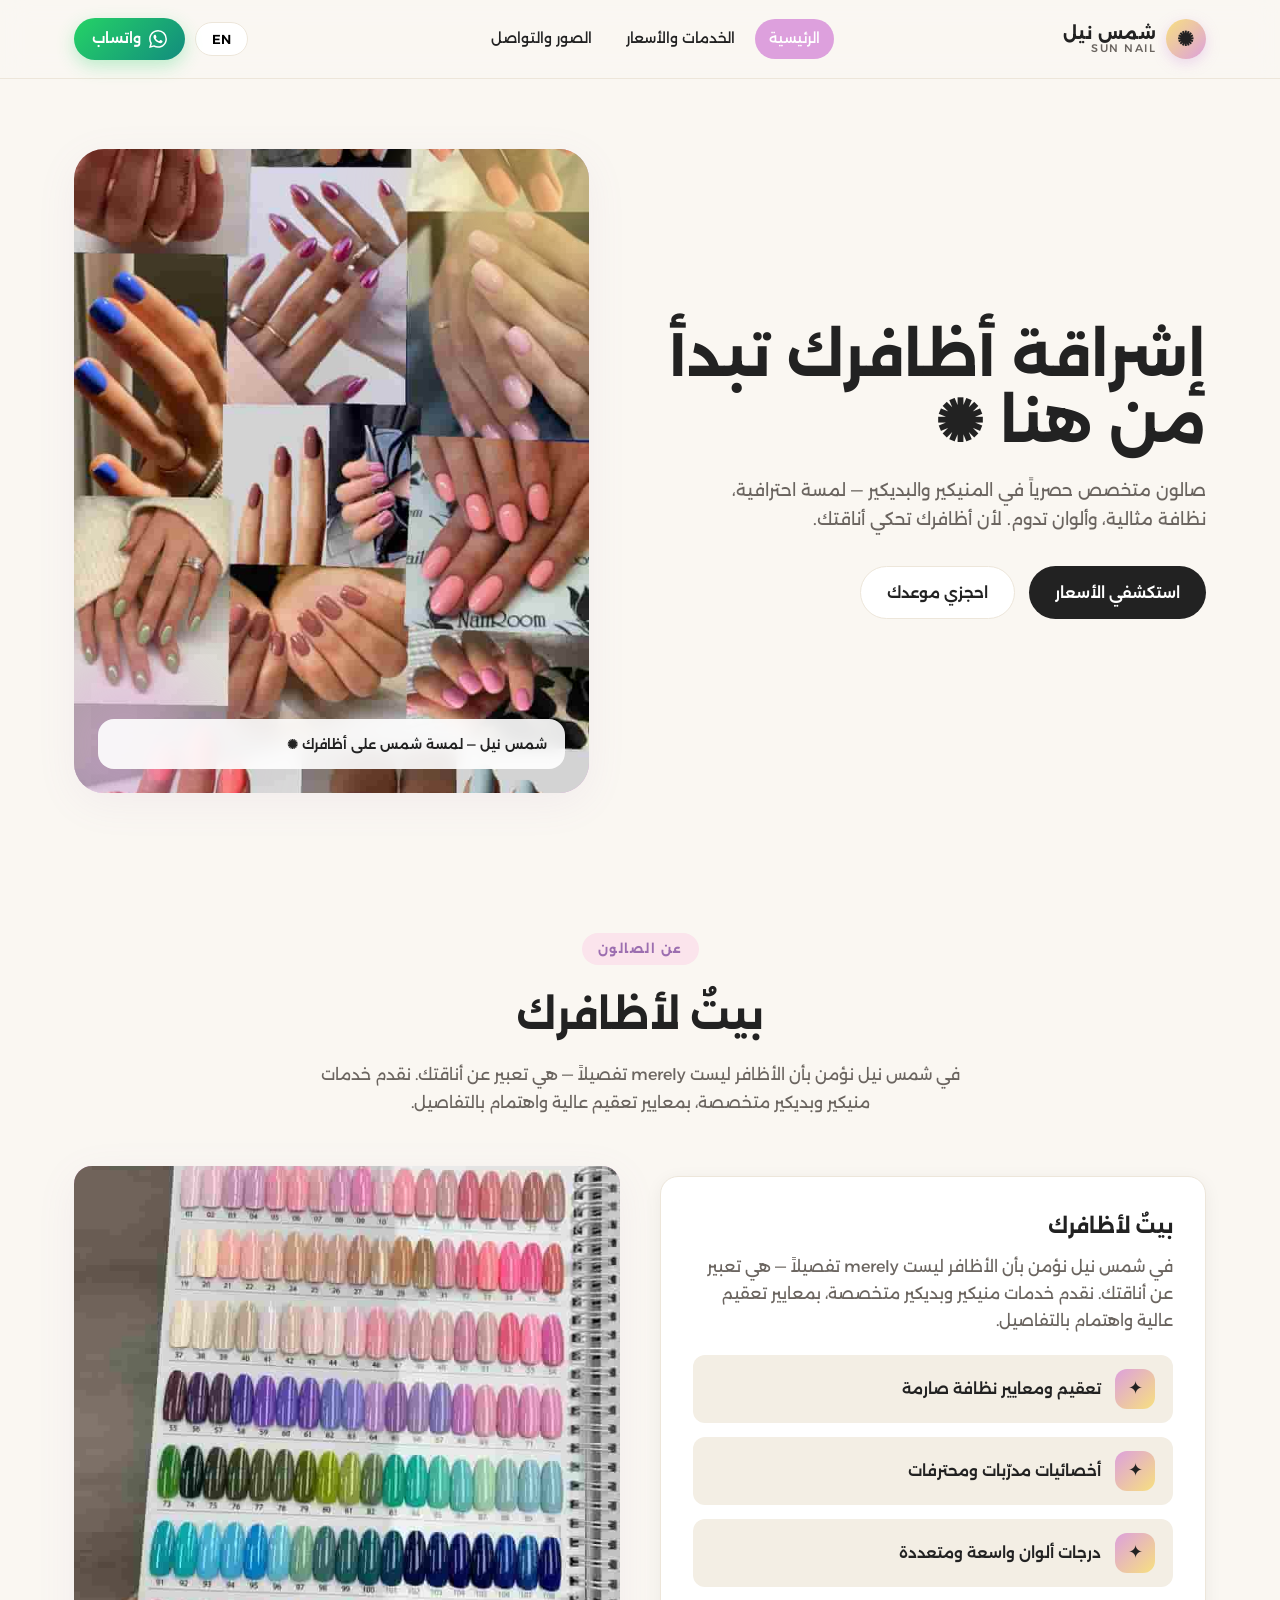
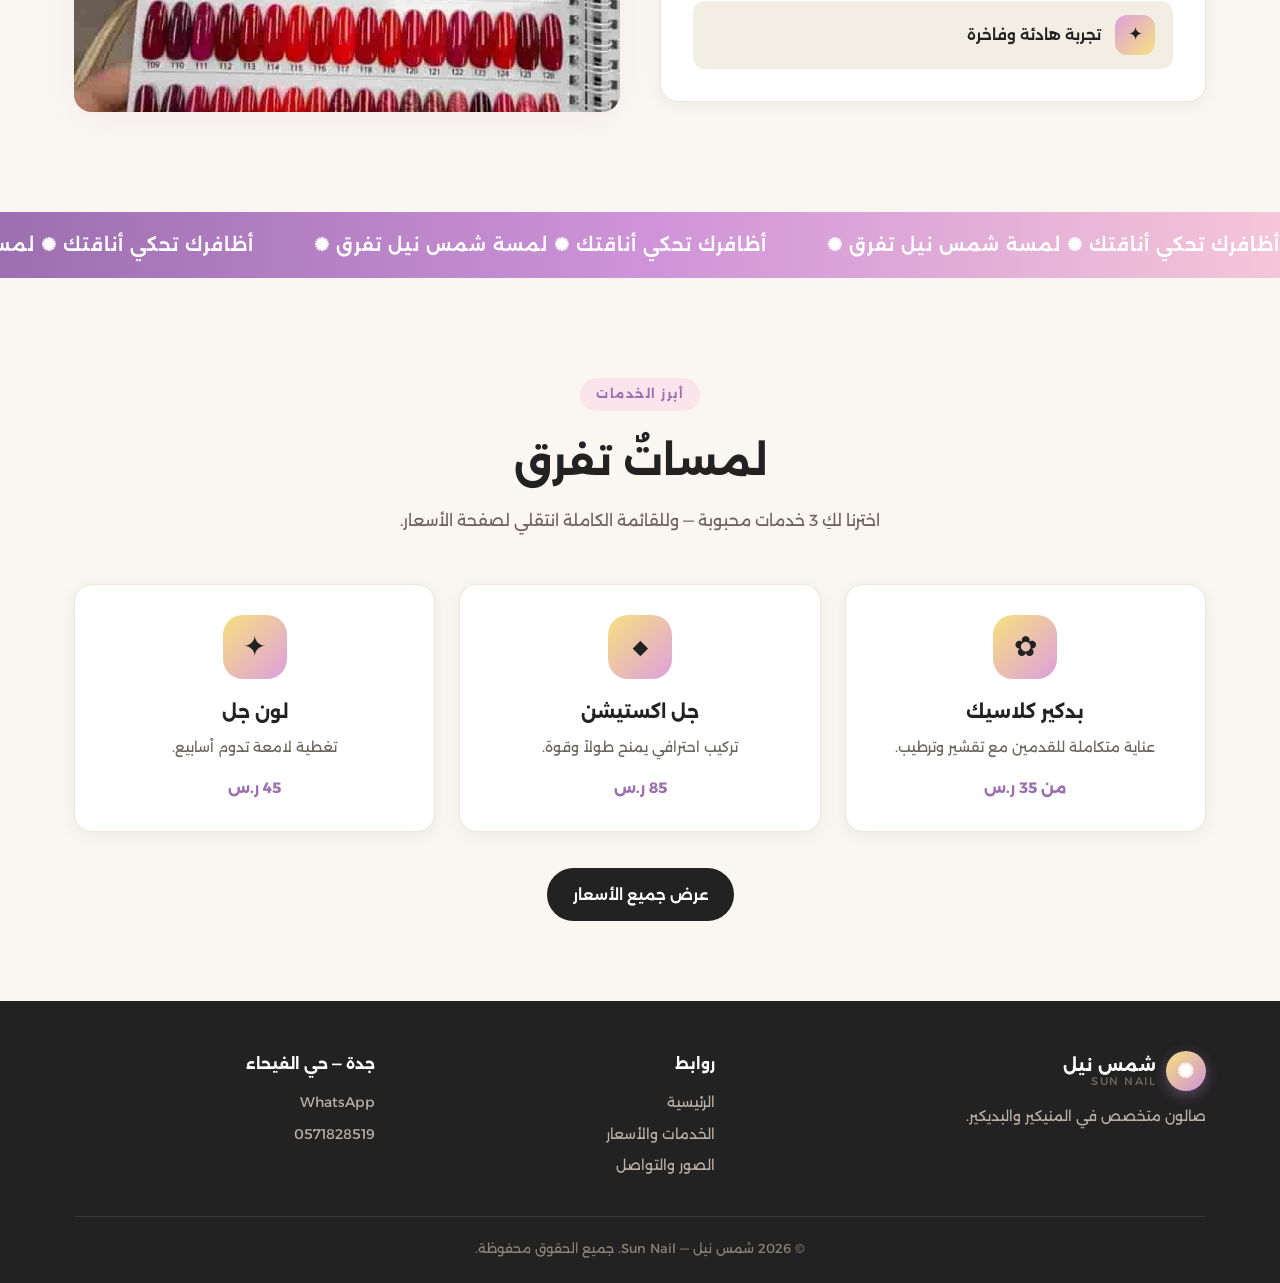
==== sun/index.html @ 9b7c09eb "ملفات الشروع" ====
<!DOCTYPE html>
<html lang="ar" dir="rtl">
<head>
  <meta charset="UTF-8" />
  <meta name="viewport" content="width=device-width, initial-scale=1.0" />
  <title>شمس نيل | Sun Nail</title>
  <meta name="description" content="صالون متخصص في المنيكير والبديكير — شمس نيل" />
  <link rel="preconnect" href="https://fonts.googleapis.com" />
  <link rel="preconnect" href="https://fonts.gstatic.com" crossorigin />
  <link href="https://fonts.googleapis.com/css2?family=Alexandria:wght@300;400;500;600;700&family=Cairo:wght@300;400;600;700&family=Plus+Jakarta+Sans:wght@300;400;500;600;700&family=Outfit:wght@300;400;500;600;700&display=swap" rel="stylesheet" />
  <link rel="stylesheet" href="css/style.css" />
</head>
<body>

<header class="site-header">
  <div class="container header-inner">
    <a href="index.html" class="logo">
      <div class="logo-mark">✺</div>
      <div class="logo-text">
        <span>شمس نيل</span>
        <span>Sun Nail</span>
      </div>
    </a>
    <nav class="nav">
      <a href="index.html" data-i18n="nav.home">الرئيسية</a>
      <a href="services.html" data-i18n="nav.services">الخدمات والأسعار</a>
      <a href="gallery-contact.html" data-i18n="nav.gallery">الصور والتواصل</a>
    </nav>
    <div class="header-actions">
      <button class="lang-btn" type="button">EN</button>
      <a class="wa-btn" href="https://wa.me/966571828519" target="_blank" rel="noopener">
        <svg viewBox="0 0 24 24" fill="currentColor"><path d="M17.472 14.382c-.297-.149-1.758-.867-2.03-.967-.273-.099-.471-.148-.67.15-.197.297-.767.966-.94 1.164-.173.199-.347.223-.644.075-.297-.15-1.255-.463-2.39-1.475-.883-.788-1.48-1.761-1.653-2.059-.173-.297-.018-.458.13-.606.134-.133.298-.347.446-.52.149-.174.198-.298.298-.497.099-.198.05-.371-.025-.52-.075-.149-.669-1.612-.916-2.207-.242-.579-.487-.5-.669-.51-.173-.008-.371-.01-.57-.01-.198 0-.52.074-.792.372-.272.297-1.04 1.016-1.04 2.479 0 1.462 1.065 2.875 1.213 3.074.149.198 2.096 3.2 5.077 4.487.709.306 1.262.489 1.694.625.712.227 1.36.195 1.871.118.571-.085 1.758-.719 2.006-1.413.248-.694.248-1.289.173-1.413-.074-.124-.272-.198-.57-.347m-5.421 7.403h-.004a9.87 9.87 0 01-5.031-1.378l-.361-.214-3.741.982.998-3.648-.235-.374a9.86 9.86 0 01-1.51-5.26c.001-5.45 4.436-9.884 9.888-9.884 2.64 0 5.122 1.03 6.988 2.898a9.825 9.825 0 012.893 6.994c-.003 5.45-4.437 9.884-9.885 9.884m8.413-18.297A11.815 11.815 0 0012.05 0C5.495 0 .16 5.335.157 11.892c0 2.096.547 4.142 1.588 5.945L.057 24l6.305-1.654a11.882 11.882 0 005.683 1.448h.005c6.554 0 11.89-5.335 11.893-11.893a11.821 11.821 0 00-3.48-8.413z"/></svg>
        <span data-i18n="nav.wa">واتساب</span>
      </a>
      <button class="menu-toggle" type="button" aria-label="menu"><span></span><span></span><span></span></button>
    </div>
  </div>
</header>

<main>
  <!-- Hero -->
  <section class="hero">
    <div class="container hero-grid">
      <div class="hero-text">
        <h1 data-i18n="hero.title">إشراقة أظافرك تبدأ من هنا ✺</h1>
        <p class="lead" data-i18n="hero.lead">صالون متخصص حصرياً في المنيكير والبديكير — لمسة احترافية، نظافة مثالية، وألوان تدوم. لأن أظافرك تحكي أناقتك.</p>
        <div class="hero-cta">
          <a class="btn btn-primary" href="services.html" data-i18n="hero.cta1">استكشفي الأسعار</a>
          <button class="btn btn-ghost" data-wa="wa.hero" data-i18n="hero.cta2">احجزي موعدك</button>
        </div>
      </div>
      <div class="hero-visual">
        <div class="floating-dot dot-1"></div>
        <div class="floating-dot dot-2"></div>
        <img src="images/nail-1.jpg" alt="Sun Nail" onerror="this.style.display='none'" />
        <div class="badge" data-i18n="hero.badge">شمس نيل — لمسة شمس على أظافرك ✺</div>
      </div>
    </div>
  </section>

  <!-- About -->
  <section class="section">
    <div class="container">
      <div class="section-head">
        <span class="eyebrow" data-i18n="about.eyebrow">عن الصالون</span>
        <h2 data-i18n="about.title">بيتٌ لأظافرك</h2>
        <p data-i18n="about.p">في شمس نيل نؤمن بأن الأظافر ليست merely تفصيلاً — هي تعبير عن أناقتك. نقدم خدمات منيكير وبديكير متخصصة، بمعايير تعقيم عالية واهتمام بالتفاصيل.</p>
      </div>
      <div class="about-grid">
        <div class="about-card">
          <h3 data-i18n="about.title">بيتٌ لأظافرك</h3>
          <p data-i18n="about.p">في شمس نيل نؤمن بأن الأظافر ليست merely تفصيلاً — هي تعبير عن أناقتك.</p>
          <div class="about-features">
            <div class="feature"><div class="feature-icon">✦</div><span data-i18n="about.f1">تعقيم ومعايير نظافة صارمة</span></div>
            <div class="feature"><div class="feature-icon">✦</div><span data-i18n="about.f2">أخصائيات مدرّبات ومحترفات</span></div>
            <div class="feature"><div class="feature-icon">✦</div><span data-i18n="about.f3">درجات ألوان واسعة ومتعددة</span></div>
            <div class="feature"><div class="feature-icon">✦</div><span data-i18n="about.f4">تجربة هادئة وفاخرة</span></div>
          </div>
        </div>
        <div class="about-image">
          <img src="images/nail-2.jpg" alt="About" onerror="this.style.display='none'" />
        </div>
      </div>
    </div>
  </section>

  <!-- Marquee -->
  <div class="marquee-wrap">
    <div class="marquee-track">
      <span data-i18n="marquee">أظافرك تحكي أناقتك ✺ لمسة شمس نيل تفرق ✺</span>
      <span data-i18n="marquee">أظافرك تحكي أناقتك ✺ لمسة شمس نيل تفرق ✺</span>
      <span data-i18n="marquee">أظافرك تحكي أناقتك ✺ لمسة شمس نيل تفرق ✺</span>
      <span data-i18n="marquee">أظافرك تحكي أناقتك ✺ لمسة شمس نيل تفرق ✺</span>
    </div>
  </div>

  <!-- Preview -->
  <section class="section">
    <div class="container">
      <div class="section-head">
        <span class="eyebrow" data-i18n="preview.eyebrow">أبرز الخدمات</span>
        <h2 data-i18n="preview.title">لمساتٌ تفرق</h2>
        <p data-i18n="preview.sub">اخترنا لكِ 3 خدمات محبوبة — وللقائمة الكاملة انتقلي لصفحة الأسعار.</p>
      </div>
      <div class="preview-grid">
        <div class="preview-card">
          <div class="icon">✿</div>
          <h3 data-i18n="pv1.t">بدكير كلاسيك</h3>
          <p data-i18n="pv1.d">عناية متكاملة للقدمين مع تقشير وترطيب.</p>
          <div class="price" data-i18n="pv1.p">من 35 ر.س</div>
        </div>
        <div class="preview-card">
          <div class="icon">◆</div>
          <h3 data-i18n="pv2.t">جل اكستيشن</h3>
          <p data-i18n="pv2.d">تركيب احترافي يمنح طولاً وقوة.</p>
          <div class="price" data-i18n="pv2.p">85 ر.س</div>
        </div>
        <div class="preview-card">
          <div class="icon">✦</div>
          <h3 data-i18n="pv3.t">لون جل</h3>
          <p data-i18n="pv3.d">تغطية لامعة تدوم أسابيع.</p>
          <div class="price" data-i18n="pv3.p">45 ر.س</div>
        </div>
      </div>
      <div style="text-align:center;margin-top:36px;">
        <a class="btn btn-primary" href="services.html" data-i18n="pv.all">عرض جميع الأسعار</a>
      </div>
    </div>
  </section>
</main>

<footer class="site-footer">
  <div class="container">
    <div class="footer-grid">
      <div class="footer-brand">
        <div class="logo">
          <div class="logo-mark">✺</div>
          <div class="logo-text"><span>شمس نيل</span><span>Sun Nail</span></div>
        </div>
        <p data-i18n="footer.brand">صالون متخصص في المنيكير والبديكير.</p>
      </div>
      <div class="footer-col">
        <h4 data-i18n="footer.links">روابط</h4>
        <a href="index.html" data-i18n="nav.home">الرئيسية</a>
        <a href="services.html" data-i18n="nav.services">الخدمات والأسعار</a>
        <a href="gallery-contact.html" data-i18n="nav.gallery">الصور والتواصل</a>
      </div>
      <div class="footer-col">
        <h4 data-i18n="footer.loc">جدة — حي الفيحاء</h4>
        <a href="https://wa.me/966571828519" target="_blank">WhatsApp</a>
        <a href="tel:0571828519">0571828519</a>
      </div>
    </div>
    <div class="footer-bottom" data-i18n="footer.copy">© 2026 شمس نيل — Sun Nail. جميع الحقوق محفوظة.</div>
  </div>
</footer>

<script src="js/main.js"></script>
</body>
</html>
---- sun/css/style.css ----
:root {
  --bg: #FAF7F2;
  --bg-2: #F3EEE4;
  --text: #222222;
  --muted: #6B6560;
  --purple: #CE93D8;
  --purple-soft: #DDA0DD;
  --purple-deep: #9C6FB0;
  --yellow: #F7E07F;
  --pink: #F4C6D8;
  --pink-soft: #FBE4EC;
  --card: #FFFFFF;
  --border: #EDE6DA;
  --shadow: 0 10px 40px rgba(156, 111, 176, 0.08);
  --shadow-soft: 0 4px 18px rgba(34,34,34,0.06);
  --radius: 18px;
  --radius-sm: 12px;
  --maxw: 1180px;
}

* { box-sizing: border-box; margin: 0; padding: 0; }
html { scroll-behavior: smooth; }
body {
  background: var(--bg);
  color: var(--text);
  font-family: 'Cairo', 'Alexandria', 'Plus Jakarta Sans', sans-serif;
  line-height: 1.7;
  overflow-x: hidden;
  min-height: 100vh;
  display: flex;
  flex-direction: column;
}
img { max-width: 100%; display: block; }
a { color: inherit; text-decoration: none; }
button { font-family: inherit; cursor: pointer; border: none; background: none; }

/* Typography by language */
html[lang="ar"] body { font-family: 'Alexandria', 'Cairo', sans-serif; }
html[lang="en"] body { font-family: 'Plus Jakarta Sans', 'Outfit', sans-serif; }
html[lang="ar"] { direction: rtl; }
html[lang="en"] { direction: ltr; }

.container { max-width: var(--maxw); margin: 0 auto; padding: 0 24px; }

/* Header */
.site-header {
  position: sticky; top: 0; z-index: 50;
  background: rgba(250, 247, 242, 0.85);
  backdrop-filter: blur(14px);
  -webkit-backdrop-filter: blur(14px);
  border-bottom: 1px solid var(--border);
}
.header-inner {
  display: flex; align-items: center; justify-content: space-between;
  height: 78px; gap: 20px;
}
.logo {
  display: flex; align-items: center; gap: 10px;
  font-weight: 700; font-size: 20px; letter-spacing: 0.5px;
}
.logo-mark {
  width: 40px; height: 40px; border-radius: 50%;
  background: linear-gradient(135deg, var(--yellow), var(--purple-soft));
  display: grid; place-items: center;
  box-shadow: 0 4px 14px rgba(206,147,216,0.35);
  font-size: 20px;
}
.logo-text { display: flex; flex-direction: column; line-height: 1.1; }
.logo-text span:first-child { font-size: 17px; }
.logo-text span:last-child { font-size: 11px; color: var(--muted); font-weight: 500; letter-spacing: 1.5px; text-transform: uppercase; }

.nav { display: flex; align-items: center; gap: 6px; }
.nav a {
  padding: 8px 14px; border-radius: 999px; font-size: 14px; font-weight: 500;
  color: var(--text); transition: all .25s ease;
}
.nav a:hover, .nav a.active { background: var(--purple-soft); color: #fff; }
.header-actions { display: flex; align-items: center; gap: 10px; }
.lang-btn {
  padding: 8px 16px; border-radius: 999px; font-size: 13px; font-weight: 600;
  border: 1.5px solid var(--border); background: var(--card);
  transition: all .25s ease;
}
.lang-btn:hover { border-color: var(--purple); color: var(--purple-deep); }
.wa-btn {
  display: inline-flex; align-items: center; gap: 8px;
  padding: 9px 18px; border-radius: 999px; font-size: 14px; font-weight: 600;
  background: linear-gradient(135deg, #25D366, #128C7E); color: #fff;
  box-shadow: 0 6px 18px rgba(37,211,102,0.3);
  transition: transform .2s ease, box-shadow .2s ease;
}
.wa-btn:hover { transform: translateY(-2px); box-shadow: 0 8px 22px rgba(37,211,102,0.4); }
.wa-btn svg { width: 18px; height: 18px; }

.menu-toggle { display: none; width: 40px; height: 40px; border-radius: 10px; background: var(--card); border: 1.5px solid var(--border); align-items: center; justify-content: center; }
.menu-toggle span { display: block; width: 18px; height: 2px; background: var(--text); margin: 3px 0; border-radius: 2px; transition: .3s; }

/* Hero */
.hero {
  padding: 70px 0 60px;
  position: relative;
  overflow: hidden;
}
.hero-grid {
  display: grid; grid-template-columns: 1.1fr 1fr; gap: 50px; align-items: center;
}
.hero-text h1 {
  font-size: clamp(34px, 5vw, 58px); line-height: 1.15; font-weight: 700;
  margin-bottom: 20px;
}
.hero-text h1 .accent { color: var(--purple-deep); }
.hero-text .lead { font-size: 17px; color: var(--muted); max-width: 520px; margin-bottom: 32px; }
.hero-cta { display: flex; gap: 14px; flex-wrap: wrap; }
.btn {
  display: inline-flex; align-items: center; gap: 8px;
  padding: 14px 26px; border-radius: 999px; font-size: 15px; font-weight: 600;
  transition: all .25s ease; cursor: pointer;
}
.btn-primary { background: var(--text); color: #fff; }
.btn-primary:hover { background: var(--purple-deep); transform: translateY(-2px); }
.btn-ghost { background: var(--card); color: var(--text); border: 1.5px solid var(--border); }
.btn-ghost:hover { border-color: var(--purple); color: var(--purple-deep); transform: translateY(-2px); }
.hero-visual {
  position: relative; border-radius: 30px; overflow: hidden;
  aspect-ratio: 4/5; background: linear-gradient(135deg, var(--pink-soft), var(--purple-soft));
  box-shadow: var(--shadow);
}
.hero-visual img { width: 100%; height: 100%; object-fit: cover; }
.hero-visual .badge {
  position: absolute; bottom: 24px; left: 24px; right: 24px;
  background: rgba(255,255,255,0.9); backdrop-filter: blur(8px);
  padding: 14px 18px; border-radius: 16px; font-size: 13px; font-weight: 600;
}
.floating-dot {
  position: absolute; border-radius: 50%; filter: blur(40px); opacity: .5; pointer-events: none;
}
.dot-1 { width: 220px; height: 220px; background: var(--yellow); top: -60px; right: -60px; }
.dot-2 { width: 180px; height: 180px; background: var(--purple-soft); bottom: -40px; left: -40px; }

/* Section */
.section { padding: 80px 0; }
.section-head { text-align: center; max-width: 680px; margin: 0 auto 50px; }
.section-head .eyebrow {
  display: inline-block; padding: 6px 16px; border-radius: 999px;
  background: var(--pink-soft); color: var(--purple-deep);
  font-size: 12px; font-weight: 700; letter-spacing: 1.5px; text-transform: uppercase;
  margin-bottom: 16px;
}
.section-head h2 { font-size: clamp(26px, 3.5vw, 40px); font-weight: 700; margin-bottom: 12px; }
.section-head p { color: var(--muted); font-size: 16px; }

/* About */
.about-grid { display: grid; grid-template-columns: 1fr 1fr; gap: 40px; align-items: center; }
.about-card {
  background: var(--card); padding: 32px; border-radius: var(--radius);
  border: 1px solid var(--border); box-shadow: var(--shadow-soft);
}
.about-card h3 { font-size: 20px; margin-bottom: 10px; }
.about-card p { color: var(--muted); }
.about-features { display: grid; gap: 14px; margin-top: 20px; }
.feature {
  display: flex; align-items: center; gap: 14px;
  padding: 14px 18px; background: var(--bg-2); border-radius: var(--radius-sm);
}
.feature-icon {
  width: 40px; height: 40px; border-radius: 12px;
  background: linear-gradient(135deg, var(--purple-soft), var(--yellow));
  display: grid; place-items: center; font-size: 18px; flex-shrink: 0;
}
.feature span { font-weight: 600; font-size: 15px; }
.about-image {
  border-radius: var(--radius); overflow: hidden; aspect-ratio: 1/1;
  background: linear-gradient(135deg, var(--purple-soft), var(--pink));
  box-shadow: var(--shadow);
}
.about-image img { width: 100%; height: 100%; object-fit: cover; }

/* Marquee */
.marquee-wrap {
  background: linear-gradient(90deg, var(--purple-deep), var(--purple), var(--pink));
  color: #fff; padding: 18px 0; overflow: hidden;
  margin: 20px 0;
}
.marquee-track {
  display: flex; gap: 60px; white-space: nowrap;
  animation: marquee 28s linear infinite;
  width: max-content;
}
.marquee-track span { font-size: 18px; font-weight: 600; letter-spacing: 1px; }
@keyframes marquee {
  from { transform: translateX(0); }
  to { transform: translateX(-50%); }
}
html[lang="ar"] .marquee-track { animation: marquee-rtl 28s linear infinite; }
@keyframes marquee-rtl {
  from { transform: translateX(0); }
  to { transform: translateX(50%); }
}

/* Service preview cards */
.preview-grid { display: grid; grid-template-columns: repeat(3, 1fr); gap: 24px; }
.preview-card {
  background: var(--card); border: 1px solid var(--border);
  border-radius: var(--radius); padding: 30px 24px; text-align: center;
  box-shadow: var(--shadow-soft); transition: transform .3s ease, box-shadow .3s ease;
}
.preview-card:hover { transform: translateY(-6px); box-shadow: var(--shadow); }
.preview-card .icon {
  width: 64px; height: 64px; margin: 0 auto 18px; border-radius: 20px;
  background: linear-gradient(135deg, var(--yellow), var(--purple-soft));
  display: grid; place-items: center; font-size: 28px;
}
.preview-card h3 { font-size: 18px; margin-bottom: 8px; }
.preview-card p { color: var(--muted); font-size: 14px; margin-bottom: 16px; }
.preview-card .price { font-size: 15px; font-weight: 700; color: var(--purple-deep); }

/* Services page */
.services-intro { text-align: center; max-width: 640px; margin: 0 auto 40px; color: var(--muted); }
.service-section { margin-bottom: 50px; }
.service-section-head {
  display: flex; align-items: center; gap: 16px; margin-bottom: 24px;
}
.service-section-head .num {
  width: 46px; height: 46px; border-radius: 14px;
  background: linear-gradient(135deg, var(--purple-deep), var(--purple));
  color: #fff; display: grid; place-items: center; font-weight: 700; font-size: 15px;
}
.service-section-head h3 { font-size: 22px; font-weight: 700; }
.service-section-head .sub { color: var(--muted); font-size: 14px; }
.service-grid { display: grid; grid-template-columns: repeat(2, 1fr); gap: 16px; }
.service-item {
  background: var(--card); border: 1px solid var(--border);
  border-radius: var(--radius-sm); padding: 20px 22px;
  display: flex; align-items: center; justify-content: space-between; gap: 14px;
  transition: all .25s ease;
}
.service-item:hover { border-color: var(--purple); box-shadow: var(--shadow-soft); transform: translateX(2px); }
html[lang="ar"] .service-item:hover { transform: translateX(-2px); }
.service-info { flex: 1; }
.service-name { font-weight: 600; font-size: 15px; margin-bottom: 2px; }
.service-price { color: var(--purple-deep); font-weight: 700; font-size: 15px; }
.book-btn {
  padding: 9px 16px; border-radius: 999px; font-size: 13px; font-weight: 600;
  background: linear-gradient(135deg, #25D366, #128C7E); color: #fff;
  white-space: nowrap; transition: transform .2s ease;
}
.book-btn:hover { transform: scale(1.05); }

/* Gallery */
.gallery-grid {
  display: grid; grid-template-columns: repeat(4, 1fr); gap: 14px;
}
.gallery-item {
  position: relative; border-radius: var(--radius-sm); overflow: hidden;
  aspect-ratio: 1/1; background: var(--bg-2); cursor: pointer;
}
.gallery-item img { width: 100%; height: 100%; object-fit: cover; transition: transform .4s ease; }
.gallery-item:hover img { transform: scale(1.08); }
.gallery-item::after {
  content: ''; position: absolute; inset: 0;
  background: linear-gradient(180deg, transparent 60%, rgba(34,34,34,0.35));
  opacity: 0; transition: opacity .3s ease;
}
.gallery-item:hover::after { opacity: 1; }

/* Lightbox */
.lightbox {
  position: fixed; inset: 0; z-index: 1000;
  background: rgba(20,16,24,0.92); backdrop-filter: blur(6px);
  display: none; align-items: center; justify-content: center; padding: 40px;
}
.lightbox.open { display: flex; }
.lightbox img { max-width: 90vw; max-height: 85vh; border-radius: 14px; box-shadow: 0 20px 60px rgba(0,0,0,0.5); }
.lightbox-close, .lightbox-prev, .lightbox-next {
  position: absolute; top: 50%; transform: translateY(-50%);
  width: 48px; height: 48px; border-radius: 50%; background: rgba(255,255,255,0.15);
  color: #fff; font-size: 22px; display: grid; place-items: center; transition: background .2s;
}
.lightbox-close { top: 24px; right: 24px; transform: none; }
.lightbox-prev { left: 24px; }
.lightbox-next { right: 24px; }
html[lang="ar"] .lightbox-prev { left: auto; right: 24px; }
html[lang="ar"] .lightbox-next { right: auto; left: 24px; }
.lightbox-close:hover, .lightbox-prev:hover, .lightbox-next:hover { background: rgba(255,255,255,0.3); }
.lightbox-counter { position: absolute; bottom: 24px; left: 50%; transform: translateX(-50%); color: #fff; font-size: 14px; opacity: .7; }

/* FAQ */
.faq { max-width: 780px; margin: 0 auto; }
.faq-item {
  background: var(--card); border: 1px solid var(--border);
  border-radius: var(--radius-sm); margin-bottom: 12px; overflow: hidden;
}
.faq-q {
  width: 100%; text-align: start; padding: 20px 24px;
  display: flex; align-items: center; justify-content: space-between; gap: 16px;
  font-weight: 600; font-size: 16px; color: var(--text);
}
.faq-q .arrow { transition: transform .3s ease; font-size: 18px; color: var(--purple-deep); }
.faq-item.open .faq-q .arrow { transform: rotate(180deg); }
.faq-a {
  max-height: 0; overflow: hidden; transition: max-height .35s ease, padding .35s ease;
  padding: 0 24px; color: var(--muted); font-size: 15px;
}
.faq-item.open .faq-a { max-height: 240px; padding: 0 24px 20px; }

/* Contact */
.contact-grid { display: grid; grid-template-columns: 1fr 1fr; gap: 24px; }
.contact-card {
  background: var(--card); border: 1px solid var(--border);
  border-radius: var(--radius); padding: 34px; box-shadow: var(--shadow-soft);
  text-align: center;
}
.contact-card h3 { font-size: 20px; margin-bottom: 8px; }
.contact-card p { color: var(--muted); margin-bottom: 22px; font-size: 14px; }
.contact-big-btn {
  display: inline-flex; align-items: center; gap: 10px;
  padding: 15px 28px; border-radius: 999px; font-size: 16px; font-weight: 700;
  transition: transform .2s ease, box-shadow .2s ease;
}
.contact-big-btn.wa { background: linear-gradient(135deg, #25D366, #128C7E); color: #fff; box-shadow: 0 8px 24px rgba(37,211,102,0.35); }
.contact-big-btn.call { background: var(--text); color: #fff; }
.contact-big-btn:hover { transform: translateY(-3px); }
.map-card {
  background: var(--card); border: 1px solid var(--border);
  border-radius: var(--radius); overflow: hidden; box-shadow: var(--shadow-soft);
}
.map-card .map-placeholder {
  aspect-ratio: 16/9; background: linear-gradient(135deg, var(--bg-2), var(--purple-soft));
  display: grid; place-items: center; position: relative;
}
.map-card .map-placeholder .pin { font-size: 48px; }
.map-card .map-info { padding: 20px 24px; }
.map-card .map-info h4 { font-size: 17px; margin-bottom: 4px; }
.map-card .map-info p { color: var(--muted); font-size: 14px; margin-bottom: 12px; }
.map-link { color: var(--purple-deep); font-weight: 600; font-size: 14px; }

/* Footer */
.site-footer {
  margin-top: auto; background: var(--text); color: #E8E2D9;
  padding: 50px 0 24px;
}
.footer-grid { display: grid; grid-template-columns: 1.5fr 1fr 1fr; gap: 40px; margin-bottom: 30px; }
.footer-brand .logo { color: #fff; margin-bottom: 14px; }
.footer-brand .logo-mark { background: linear-gradient(135deg, var(--yellow), var(--purple)); }
.footer-brand p { color: #B8B0A6; font-size: 14px; max-width: 320px; }
.footer-col h4 { color: #fff; font-size: 15px; margin-bottom: 14px; }
.footer-col a { display: block; color: #B8B0A6; font-size: 14px; margin-bottom: 8px; transition: color .2s; }
.footer-col a:hover { color: var(--yellow); }
.footer-bottom {
  border-top: 1px solid rgba(255,255,255,0.1); padding-top: 20px;
  text-align: center; color: #8A8279; font-size: 13px;
}

/* Responsive */
@media (max-width: 900px) {
  .hero-grid, .about-grid, .contact-grid { grid-template-columns: 1fr; }
  .preview-grid { grid-template-columns: 1fr; }
  .service-grid { grid-template-columns: 1fr; }
  .gallery-grid { grid-template-columns: repeat(3, 1fr); }
  .footer-grid { grid-template-columns: 1fr; gap: 28px; }
}
@media (max-width: 640px) {
  .header-inner { height: 68px; }
  .nav {
    position: fixed; top: 68px; left: 0; right: 0;
    background: var(--bg); flex-direction: column; padding: 16px;
    border-bottom: 1px solid var(--border); transform: translateY(-120%);
    transition: transform .3s ease; z-index: 40;
  }
  html[lang="ar"] .nav { right: 0; left: 0; }
  .nav.open { transform: translateY(0); }
  .menu-toggle { display: flex; }
  .header-actions .wa-btn span { display: none; }
  .gallery-grid { grid-template-columns: repeat(2, 1fr); }
  .hero { padding: 40px 0; }
  .section { padding: 56px 0; }
  .lightbox-prev, .lightbox-next { width: 40px; height: 40px; font-size: 18px; }
}

/* Image fallback */
.img-fallback {
  width: 100%; height: 100%; display: grid; place-items: center;
  background: linear-gradient(135deg, var(--pink-soft), var(--purple-soft));
  color: var(--purple-deep); font-size: 40px;
}
</style>
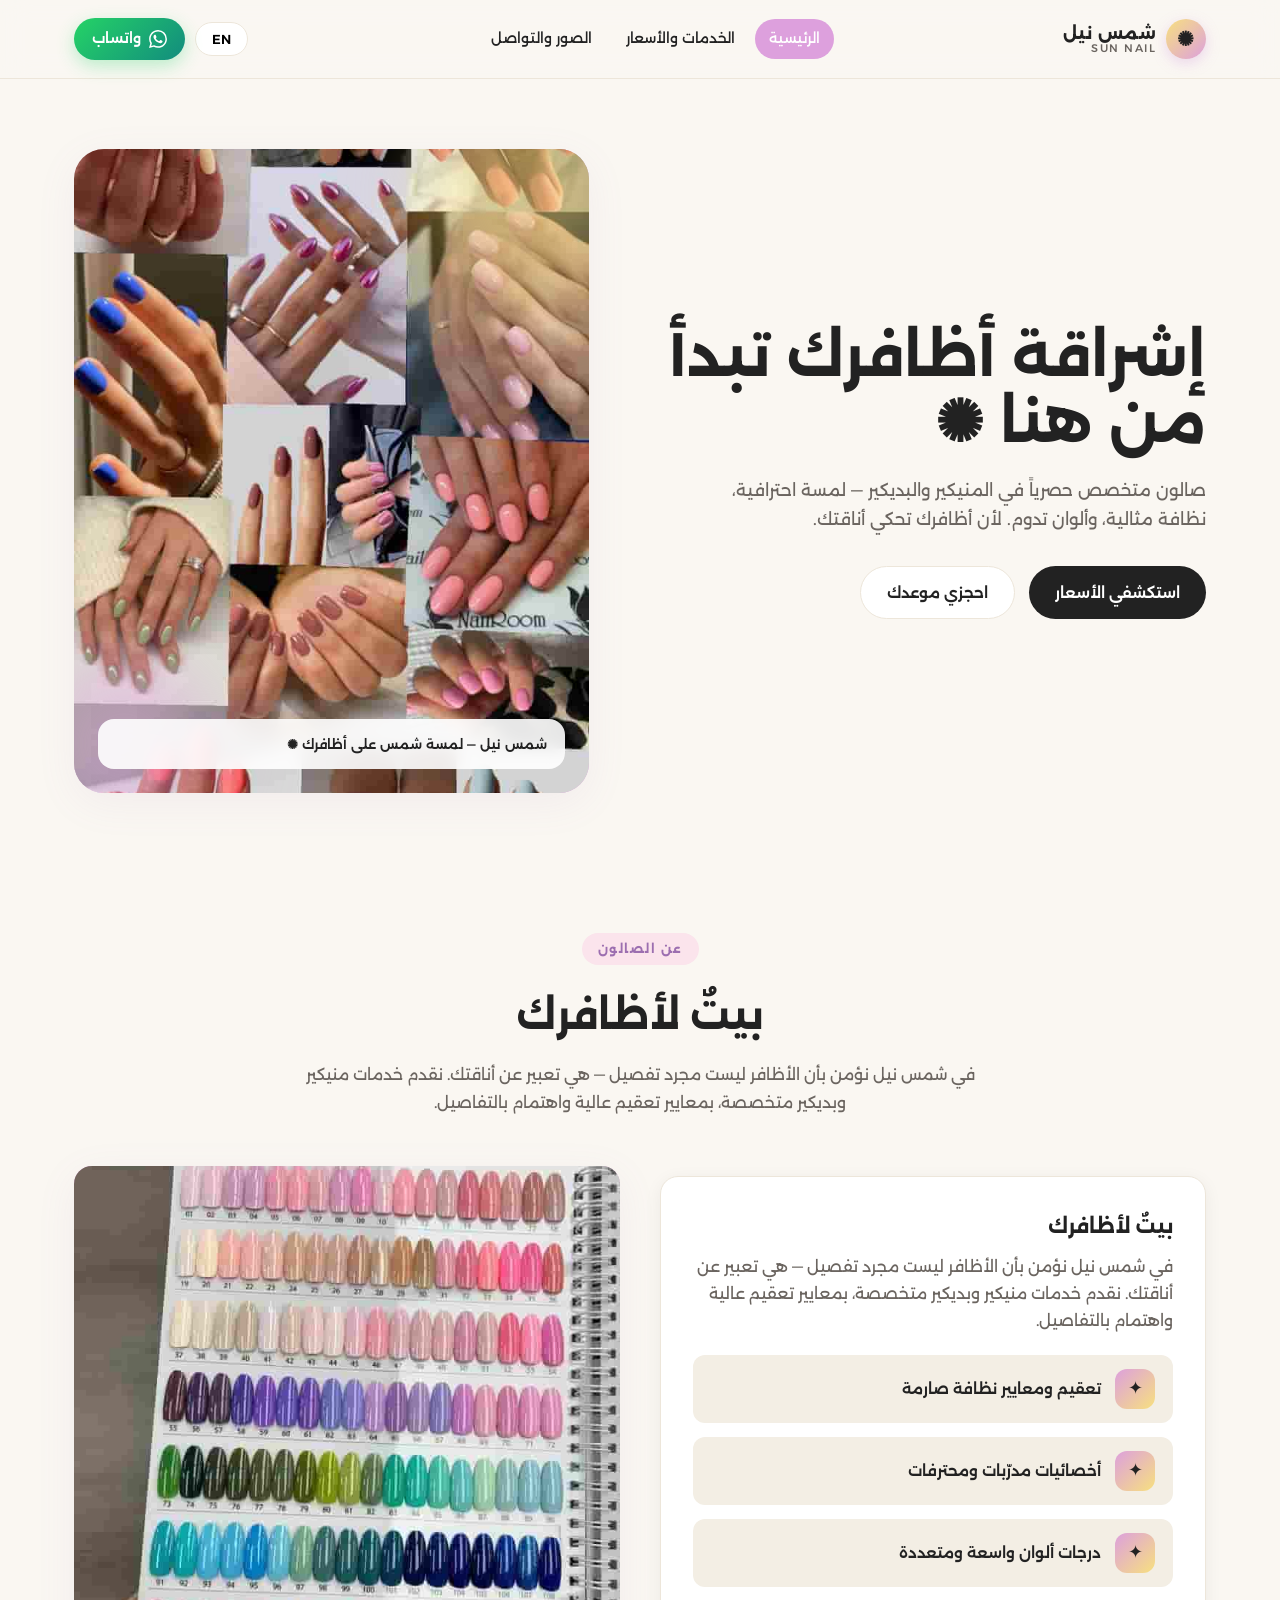
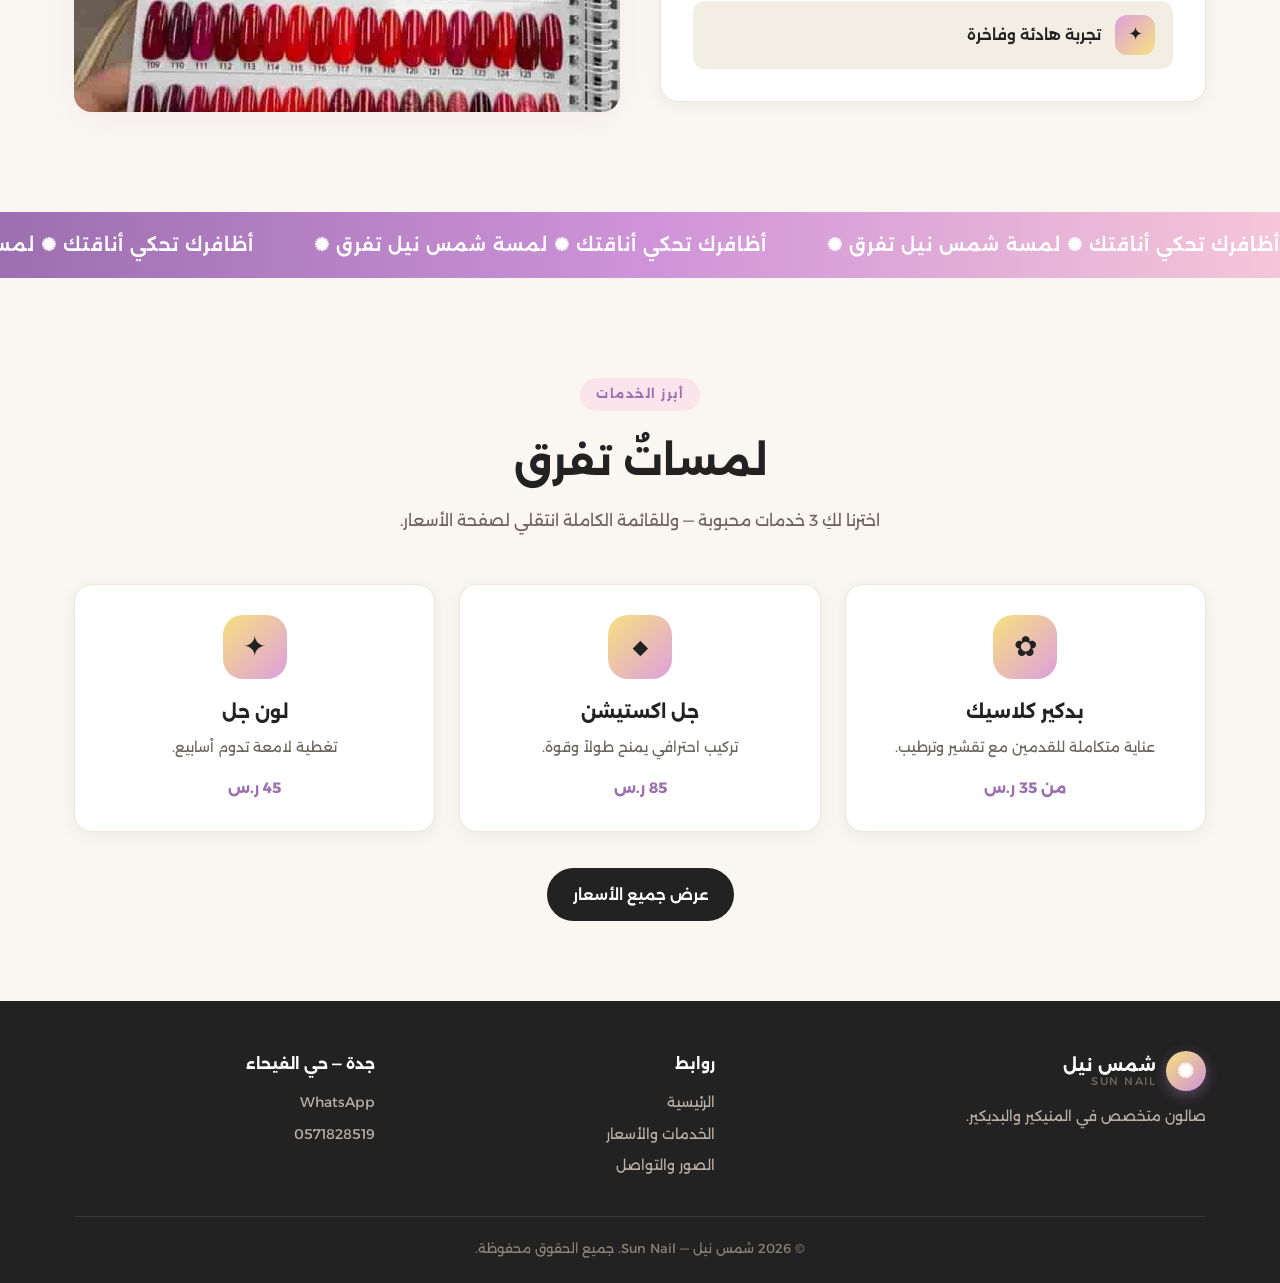
==== commit 622c84fb: "تحديث الموقع" ====
--- a/sun/index.html
+++ b/sun/index.html
@@ -64,12 +64,12 @@
       <div class="section-head">
         <span class="eyebrow" data-i18n="about.eyebrow">عن الصالون</span>
         <h2 data-i18n="about.title">بيتٌ لأظافرك</h2>
-        <p data-i18n="about.p">في شمس نيل نؤمن بأن الأظافر ليست merely تفصيلاً — هي تعبير عن أناقتك. نقدم خدمات منيكير وبديكير متخصصة، بمعايير تعقيم عالية واهتمام بالتفاصيل.</p>
+        <p data-i18n="about.p">في شمس نيل نؤمن بأن الأظافر ليست مجرد تفصيل — هي تعبير عن أناقتك. نقدم خدمات منيكير وبديكير متخصصة، بمعايير تعقيم عالية واهتمام بالتفاصيل.</p>
       </div>
       <div class="about-grid">
         <div class="about-card">
           <h3 data-i18n="about.title">بيتٌ لأظافرك</h3>
-          <p data-i18n="about.p">في شمس نيل نؤمن بأن الأظافر ليست merely تفصيلاً — هي تعبير عن أناقتك.</p>
+          <p data-i18n="about.p">في شمس نيل نؤمن بأن الأظافر ليست مجرد تفصيل — هي تعبير عن أناقتك.</p>
           <div class="about-features">
             <div class="feature"><div class="feature-icon">✦</div><span data-i18n="about.f1">تعقيم ومعايير نظافة صارمة</span></div>
             <div class="feature"><div class="feature-icon">✦</div><span data-i18n="about.f2">أخصائيات مدرّبات ومحترفات</span></div>
--- a/sun/css/style.css
+++ b/sun/css/style.css
@@ -19,7 +19,7 @@
 }
 
 * { box-sizing: border-box; margin: 0; padding: 0; }
-html { scroll-behavior: smooth; }
+html { scroll-behavior: smooth; overflow-x: hidden; }
 body {
   background: var(--bg);
   color: var(--text);
@@ -359,7 +359,7 @@
   .gallery-grid { grid-template-columns: repeat(3, 1fr); }
   .footer-grid { grid-template-columns: 1fr; gap: 28px; }
 }
-@media (max-width: 640px) {
+@media (max-width: 768px) {
   .header-inner { height: 68px; }
   .nav {
     position: fixed; top: 68px; left: 0; right: 0;
@@ -370,7 +370,7 @@
   html[lang="ar"] .nav { right: 0; left: 0; }
   .nav.open { transform: translateY(0); }
   .menu-toggle { display: flex; }
-  .header-actions .wa-btn span { display: none; }
+  .header-actions .wa-btn { display: none; }
   .gallery-grid { grid-template-columns: repeat(2, 1fr); }
   .hero { padding: 40px 0; }
   .section { padding: 56px 0; }
